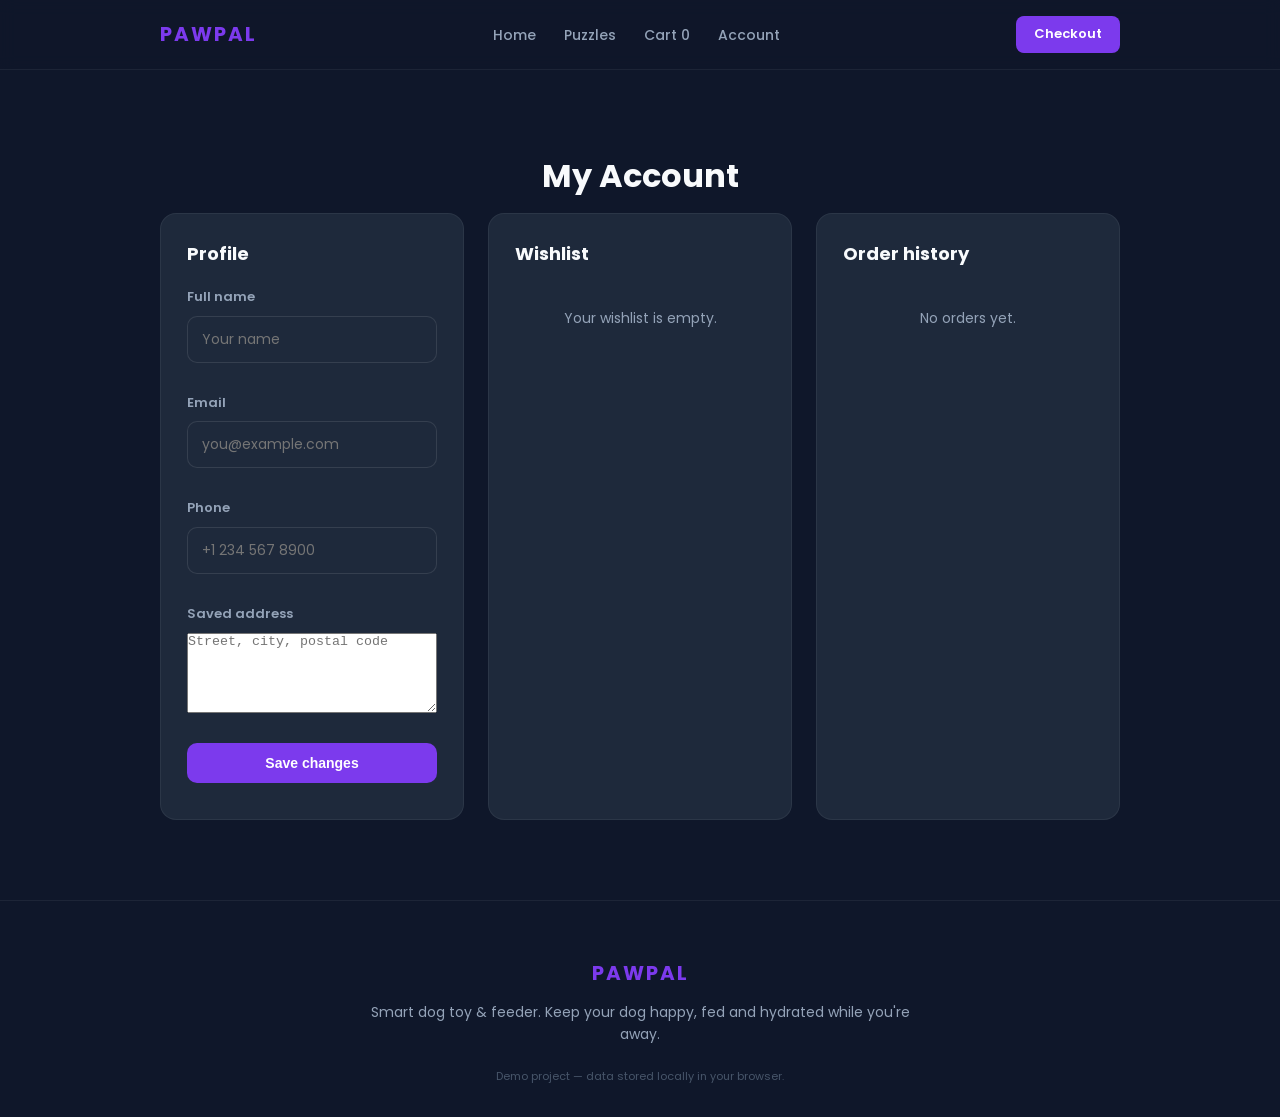
==== account.html @ b579acf3 "Add account, cart, checkout and order tracking pages" ====
<!DOCTYPE html>
<html lang="en">
<head>
  <meta charset="UTF-8">
  <meta name="viewport" content="width=device-width, initial-scale=1.0">
  <title>My Account — PawPal</title>
  <link rel="preconnect" href="https://fonts.googleapis.com">
  <link rel="preconnect" href="https://fonts.gstatic.com" crossorigin>
  <link href="https://fonts.googleapis.com/css2?family=Poppins:wght@300;400;500;600;700&display=swap" rel="stylesheet">
  <link rel="stylesheet" href="style.css">
</head>
<body>
  <header class="header">
    <nav class="nav container">
      <div class="logo">PAWPAL</div>
      <ul class="nav-links">
        <li><a href="index.html">Home</a></li>
        <li><a href="index.html#puzzles">Puzzles</a></li>
        <li><a href="cart.html" class="nav-cart">Cart <span id="nav-cart-count">0</span></a></li>
        <li><a href="account.html" class="active">Account</a></li>
      </ul>
      <a href="order.html" class="nav-btn">Checkout</a>
      <button class="nav-toggle" aria-label="Toggle menu">&#9776;</button>
    </nav>
  </header>

  <section class="section account">
    <div class="container">
      <h2 class="section-title">My Account</h2>

      <div class="account-grid">
        <div class="account-panel profile">
          <h3>Profile</h3>
          <form id="profile-form" class="profile-form">
            <div class="form-group">
              <label>Full name</label>
              <input type="text" name="name" required placeholder="Your name">
            </div>
            <div class="form-group">
              <label>Email</label>
              <input type="email" name="email" required placeholder="you@example.com">
            </div>
            <div class="form-group">
              <label>Phone</label>
              <input type="tel" name="phone" placeholder="+1 234 567 8900">
            </div>
            <div class="form-group">
              <label>Saved address</label>
              <textarea name="address" rows="3" placeholder="Street, city, postal code"></textarea>
            </div>
            <button type="submit" class="btn btn-primary">Save changes</button>
          </form>
          <p id="profile-msg" class="form-msg"></p>
        </div>

        <div class="account-panel wishlist">
          <h3>Wishlist</h3>
          <div id="wishlist-list" class="wishlist-list">
            <p class="empty">Your wishlist is empty.</p>
          </div>
        </div>

        <div class="account-panel orders">
          <h3>Order history</h3>
          <div id="orders-list" class="orders-list">
            <p class="empty">No orders yet.</p>
          </div>
        </div>
      </div>
    </div>
  </section>

  <footer class="footer">
    <div class="container footer-inner">
      <div class="logo">PAWPAL</div>
      <p>Smart dog toy & feeder. Keep your dog happy, fed and hydrated while you're away.</p>
      <div class="footer-note">Demo project — data stored locally in your browser.</div>
    </div>
  </footer>

  <script src="script.js"></script>
  <script src="account.js"></script>
</body>
</html>
---- style.css ----
* {
  margin: 0;
  padding: 0;
  box-sizing: border-box;
}

:root {
  --primary: #7C3AED;
  --primary-dark: #6D28D9;
  --accent: #F59E0B;
  --bg: #0F172A;
  --surface: #1E293B;
  --card: #1E293B;
  --text: #F8FAFC;
  --muted: #94A3B8;
  --success: #10B981;
  --radius: 16px;
  --shadow: 0 10px 30px rgba(0,0,0,0.35);
  --transition: 0.3s ease;
}

html { scroll-behavior: smooth; }

body {
  font-family: 'Poppins', system-ui, -apple-system, sans-serif;
  background: var(--bg);
  color: var(--text);
  line-height: 1.6;
}

a { color: inherit; text-decoration: none; }

.container { max-width: 1000px; margin: 0 auto; padding: 0 20px; }

.btn {
  display: inline-block;
  padding: 12px 24px;
  border-radius: 10px;
  font-weight: 600;
  font-size: 14px;
  cursor: pointer;
  border: none;
  transition: var(--transition);
}

.btn-primary {
  background: var(--primary);
  color: #fff;
}

.btn-primary:hover { background: var(--primary-dark); }

.btn-outline {
  background: transparent;
  color: var(--text);
  border: 1px solid var(--muted);
}

.btn-outline:hover { border-color: var(--primary); }

.btn-full { width: 100%; }

.section { padding: 80px 0; }

.section-title {
  font-size: 32px;
  font-weight: 700;
  text-align: center;
  margin-bottom: 12px;
}

.section-sub {
  text-align: center;
  color: var(--muted);
  margin-bottom: 50px;
}

.grid-3 { display: grid; grid-template-columns: repeat(auto-fit, minmax(260px, 1fr)); gap: 24px; }

/* Header */
.header { position: sticky; top: 0; z-index: 50; background: rgba(15,23,42,0.8); backdrop-filter: blur(8px); border-bottom: 1px solid rgba(255,255,255,0.06); }

.nav {
  display: flex;
  align-items: center;
  justify-content: space-between;
  padding: 16px 20px;
}

.logo {
  font-weight: 700;
  font-size: 20px;
  letter-spacing: 2px;
  color: var(--primary);
}

.nav-links {
  display: flex;
  list-style: none;
  gap: 28px;
}

.nav-links a {
  font-size: 14px;
  font-weight: 500;
  color: var(--muted);
  transition: var(--transition);
}

.nav-links a:hover { color: var(--text); }

.nav-btn {
  background: var(--primary);
  color: #fff;
  padding: 8px 18px;
  border-radius: 8px;
  font-size: 13px;
  font-weight: 600;
}

.nav-toggle { display: none; background: none; border: none; color: var(--text); font-size: 20px; cursor: pointer; }

/* Hero */
.hero {
  position: relative;
  padding: 120px 0 100px;
  overflow: hidden;
}

.hero-content { position: relative; z-index: 2; }

.badge {
  display: inline-block;
  padding: 6px 14px;
  border-radius: 20px;
  background: rgba(124,58,237,0.15);
  color: #C084FC;
  font-size: 12px;
  font-weight: 600;
  margin-bottom: 16px;
}

.hero h1 {
  font-size: 42px;
  line-height: 1.15;
  margin-bottom: 18px;
}

.hero-p {
  font-size: 17px;
  color: var(--muted);
  max-width: 560px;
  margin-bottom: 28px;
}

.hero-actions { display: flex; gap: 12px; }

.hero-visual {
  position: relative;
  display: flex;
  justify-content: center;
  gap: 18px;
  margin-top: 60px;
}

.device-card {
  width: 150px;
  height: 150px;
  background: var(--surface);
  border: 1px solid rgba(255,255,255,0.08);
  border-radius: var(--radius);
  display: flex;
  flex-direction: column;
  align-items: center;
  justify-content: center;
  gap: 10px;
  transition: var(--transition);
}

.device-card:hover {
  transform: translateY(-6px);
  border-color: var(--primary);
  box-shadow: var(--shadow);
}

.device-screen { font-size: 44px; }

.device-label { font-size: 13px; color: var(--muted); font-weight: 500; }

/* Features */
.feature-card {
  background: var(--surface);
  border: 1px solid rgba(255,255,255,0.06);
  border-radius: var(--radius);
  padding: 32px 24px;
  transition: var(--transition);
}

.feature-card:hover { border-color: var(--primary); transform: translateY(-4px); }

.feature-icon { font-size: 36px; margin-bottom: 16px; display: inline-block; }

.feature-card h3 { font-size: 18px; margin-bottom: 10px; }

.feature-card p { font-size: 14px; color: var(--muted); line-height: 1.55; }

/* How it works */
.alt { background: var(--surface); }

.steps {
  display: grid;
  grid-template-columns: repeat(auto-fit, minmax(220px, 1fr));
  gap: 24px;
}

.step {
  text-align: center;
  padding: 30px 20px;
}

.step-num {
  width: 44px; height: 44px;
  background: var(--primary);
  border-radius: 50%;
  display: flex; align-items: center; justify-content: center;
  font-weight: 700; font-size: 18px;
  margin: 0 auto 18px;
}

.step h3 { font-size: 17px; margin-bottom: 10px; }
.step p { font-size: 14px; color: var(--muted); line-height: 1.5; }

/* Puzzles */
.puzzle-card {
  background: var(--surface);
  border: 1px solid rgba(255,255,255,0.06);
  border-radius: var(--radius);
  padding: 30px 22px;
  transition: var(--transition);
}

.puzzle-card:hover { border-color: var(--accent); transform: translateY(-4px); }

.puzzle-card h3 { font-size: 17px; margin-bottom: 10px; }
.puzzle-card p { font-size: 14px; color: var(--muted); line-height: 1.55; }

/* Order */
.order-form {
  background: var(--surface);
  border: 1px solid rgba(255,255,255,0.06);
  border-radius: var(--radius);
  padding: 36px;
  max-width: 600px;
  margin: 0 auto;
}

.form-row { display: grid; grid-template-columns: 1fr 1fr; gap: 16px; }

.form-group { display: flex; flex-direction: column; gap: 8px; margin-bottom: 16px; }

.form-group label { font-size: 13px; font-weight: 600; color: var(--muted); }

.form-group input,
.form-group select {
  padding: 12px 14px;
  border-radius: 10px;
  border: 1px solid rgba(255,255,255,0.1);
  background: var(--card);
  color: var(--text);
  font-family: inherit;
  font-size: 14px;
}

.form-group input:focus,
.form-group select:focus {
  outline: none;
  border-color: var(--primary);
}

.form-msg { margin-top: 14px; font-size: 14px; color: var(--success); }

/* Footer */
.footer {
  padding: 56px 0 32px;
  border-top: 1px solid rgba(255,255,255,0.06);
}

.footer-inner {
  display: flex;
  flex-direction: column;
  align-items: center;
  gap: 12px;
  text-align: center;
}

.footer p { color: var(--muted); font-size: 14px; max-width: 560px; }

.footer-note { font-size: 11px; color: #475569; margin-top: 10px; }

/* Account */
.account-grid {
  display: grid;
  grid-template-columns: repeat(auto-fit, minmax(280px, 1fr));
  gap: 24px;
}

.account-panel {
  background: var(--surface);
  border: 1px solid rgba(255,255,255,0.06);
  border-radius: var(--radius);
  padding: 26px;
}

.account-panel h3 {
  font-size: 18px;
  margin-bottom: 18px;
  color: var(--text);
}

.profile-form { display: flex; flex-direction: column; gap: 14px; }

.profile-form textarea { resize: vertical; min-height: 80px; }

#profile-msg { margin-top: 10px; font-size: 14px; }

.wishlist-list, .orders-list { display: flex; flex-direction: column; gap: 12px; }

.wishlist-item, .order-item {
  display: grid;
  grid-template-columns: 1fr auto;
  gap: 12px;
  padding: 12px 10px;
  border-bottom: 1px solid rgba(255,255,255,0.04);
  font-size: 14px;
  align-items: center;
}

.wishlist-item:last-child, .order-item:last-child { border-bottom: none; }

.wishlist-actions { display: flex; gap: 8px; }

.btn-ghost {
  background: transparent;
  border: 1px solid var(--muted);
  color: var(--muted);
  padding: 6px 10px;
  border-radius: 8px;
  font-size: 12px;
  cursor: pointer;
}

.btn-ghost:hover { border-color: var(--text); color: var(--text); }

.empty { color: var(--muted); font-size: 14px; text-align: center; padding: 20px 0; }

/* Cart */
.cart-wrap {
  display: grid;
  grid-template-columns: 1fr 340px;
  gap: 28px;
  align-items: start;
}

.cart-items { background: var(--surface); border: 1px solid rgba(255,255,255,0.06); border-radius: var(--radius); padding: 24px; min-height: 260px; }

.cart-item {
  display: flex;
  gap: 14px;
  align-items: center;
  padding: 14px 0;
  border-bottom: 1px solid rgba(255,255,255,0.04);
}

.cart-item:last-child { border-bottom: none; }

.cart-item-img {
  width: 64px; height: 64px;
  background: var(--card);
  border: 1px solid rgba(255,255,255,0.08);
  border-radius: 10px;
  display: flex; align-items: center; justify-content: center;
  font-size: 26px;
  flex-shrink: 0;
}

.cart-item-info { flex: 1; }

.cart-item-info h4 { font-size: 15px; margin-bottom: 4px; }

.cart-item-info p { font-size: 13px; color: var(--muted); margin-bottom: 8px; }

.cart-qty {
  display: flex;
  align-items: center;
  gap: 8px;
  border: 1px solid rgba(255,255,255,0.1);
  border-radius: 8px;
  padding: 4px 6px;
  background: var(--card);
  width: 110px;
}

.cart-qty button {
  background: none; border: none; color: var(--text); font-size: 18px;
  padding: 0 6px; cursor: pointer; line-height: 1;
}

.cart-qty button:hover { color: var(--primary); }

.cart-qty input {
  width: 28px; text-align: center; background: none; border: none;
  color: var(--text); font-size: 13px; padding: 2px;
}

.cart-item-remove {
  background: none; border: none; color: #ef4444; font-size: 13px; cursor: pointer;
}

.cart-item-remove:hover { text-decoration: underline; }

.cart-summary {
  background: var(--surface);
  border: 1px solid rgba(255,255,255,0.06);
  border-radius: var(--radius);
  padding: 24px;
  height: fit-content;
}

.cart-summary h3 { font-size: 18px; margin-bottom: 16px; }

.summary-line { display: flex; justify-content: space-between; margin-bottom: 10px; font-size: 14px; }

.summary-line.total { margin-top: 12px; padding-top: 12px; border-top: 1px solid rgba(255,255,255,0.08); font-weight: 700; font-size: 16px; color: var(--text); }

.summary-note { font-size: 12px; color: var(--muted); margin-top: 14px; }

#cart-msg { margin-top: 12px; font-size: 14px; }

/* Order */
.order-wrap {
  display: grid;
  grid-template-columns: 1fr 320px;
  gap: 28px;
  align-items: start;
}

.order-form { display: flex; flex-direction: column; gap: 16px; }

.order-form h3 { font-size: 17px; margin-bottom: 4px; color: var(--text); }

.order-summary {
  background: var(--surface);
  border: 1px solid rgba(255,255,255,0.06);
  border-radius: var(--radius);
  padding: 24px;
  height: fit-content;
}

.order-summary h3 { font-size: 17px; margin-bottom: 14px; color: var(--text); }

.summary-item { display: flex; justify-content: space-between; margin-bottom: 10px; font-size: 14px; }

.summary-item.total { margin-top: 10px; padding-top: 10px; border-top: 1px solid rgba(255,255,255,0.08); font-weight: 700; font-size: 16px; color: var(--text); }

/* Track */
.track-card {
  background: var(--surface);
  border: 1px solid rgba(255,255,255,0.06);
  border-radius: var(--radius);
  padding: 30px;
}

.order-meta {
  font-size: 14px; color: var(--muted); margin-bottom: 26px;
  display: flex; gap: 10px; flex-wrap: wrap;
}

.order-meta strong { color: var(--text); }

.divider { opacity: 0.5; }

.timeline { position: relative; padding-left: 46px; }

.timeline::before {
  content: ''; position: absolute; left: 22px; top: 0; bottom: 0;
  width: 2px; background: rgba(255,255,255,0.08);
}

.tl-item { position: relative; margin-bottom: 26px; }

.tl-marker {
  position: absolute; left: -46px; top: 2px;
  width: 30px; height: 30px; border-radius: 50%;
  background: var(--card); border: 2px solid rgba(255,255,255,0.1);
  display: flex; align-items: center; justify-content: center;
  font-size: 13px; font-weight: 700; color: var(--muted);
}

.tl-item.completed .tl-marker {
  background: var(--success); border-color: var(--success); color: #fff;
}

.tl-content h4 { font-size: 15px; margin-bottom: 4px; color: var(--text); }
.tl-content p { font-size: 12px; color: var(--muted); }

.track-actions { margin-top: 26px; display: flex; gap: 10px; }

/* Responsive */
@media (max-width: 768px) {
  .nav-links { display: none; }
  .nav-toggle { display: block; }
  .hero h1 { font-size: 30px; }
  .hero-visual { flex-direction: column; align-items: center; }
  .form-row { grid-template-columns: 1fr; }
}
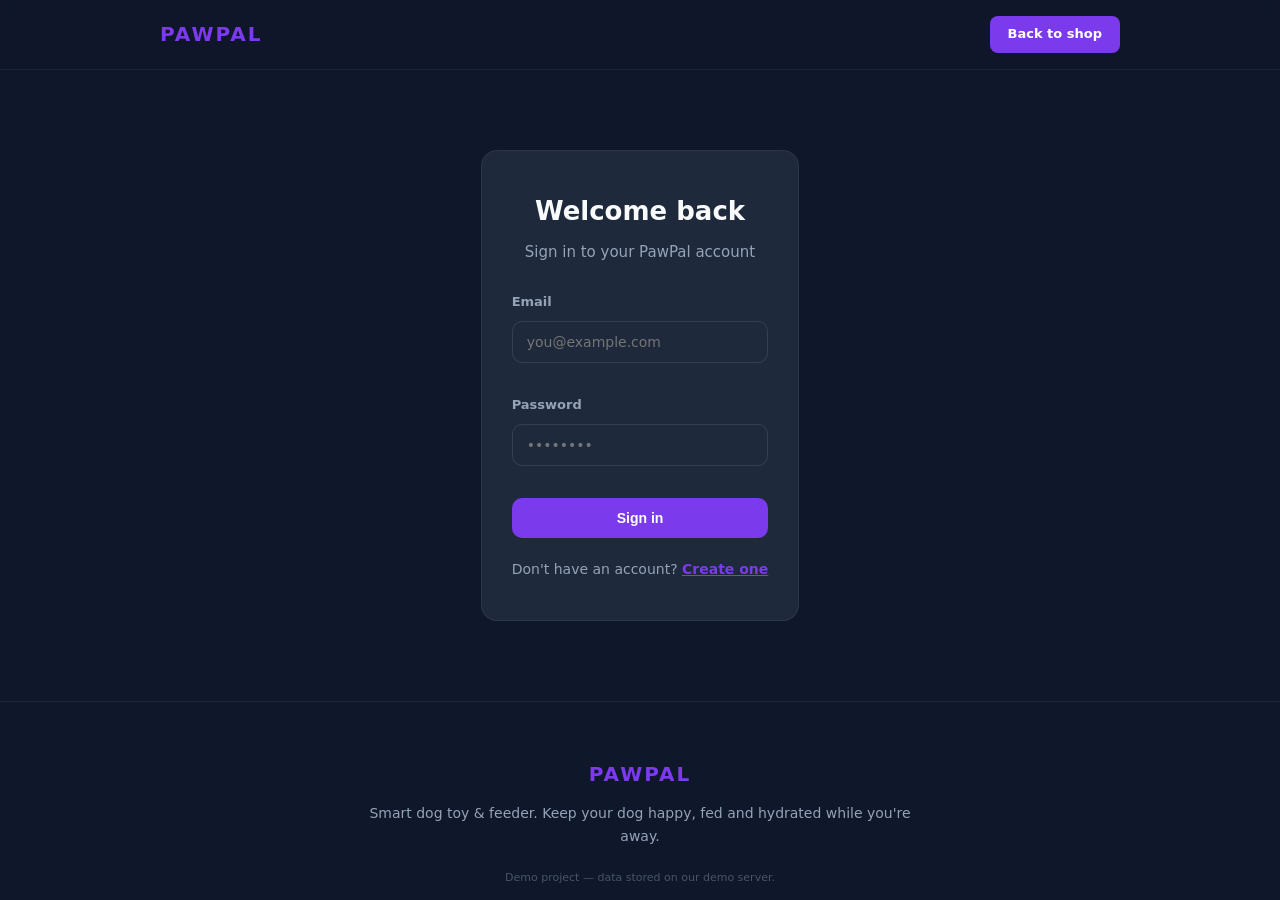
==== commit 071b2c40: "Add full-stack backend with auth, cart, checkout and order tracking" ====
--- a/account.html
+++ b/account.html
@@ -14,12 +14,12 @@
     <nav class="nav container">
       <div class="logo">PAWPAL</div>
       <ul class="nav-links">
-        <li><a href="index.html">Home</a></li>
-        <li><a href="index.html#puzzles">Puzzles</a></li>
-        <li><a href="cart.html" class="nav-cart">Cart <span id="nav-cart-count">0</span></a></li>
-        <li><a href="account.html" class="active">Account</a></li>
+        <li><a href="index.html">Shop</a></li>
+        <li><a href="cart.html" class="nav-cart" data-auth>Cart <span id="nav-cart-count">0</span></a></li>
+        <li><a href="account.html" data-auth class="active">Account</a></li>
+        <li><a href="login.html" data-guest>Sign in</a></li>
       </ul>
-      <a href="order.html" class="nav-btn">Checkout</a>
+      <a href="logout" id="logout-btn" class="nav-btn" data-auth style="display:none">Sign out</a>
       <button class="nav-toggle" aria-label="Toggle menu">&#9776;</button>
     </nav>
   </header>
@@ -31,32 +31,33 @@
       <div class="account-grid">
         <div class="account-panel profile">
           <h3>Profile</h3>
-          <form id="profile-form" class="profile-form">
-            <div class="form-group">
-              <label>Full name</label>
-              <input type="text" name="name" required placeholder="Your name">
-            </div>
-            <div class="form-group">
-              <label>Email</label>
-              <input type="email" name="email" required placeholder="you@example.com">
-            </div>
-            <div class="form-group">
-              <label>Phone</label>
-              <input type="tel" name="phone" placeholder="+1 234 567 8900">
-            </div>
-            <div class="form-group">
-              <label>Saved address</label>
-              <textarea name="address" rows="3" placeholder="Street, city, postal code"></textarea>
-            </div>
-            <button type="submit" class="btn btn-primary">Save changes</button>
-          </form>
-          <p id="profile-msg" class="form-msg"></p>
-        </div>
-
-        <div class="account-panel wishlist">
-          <h3>Wishlist</h3>
-          <div id="wishlist-list" class="wishlist-list">
-            <p class="empty">Your wishlist is empty.</p>
+          <div id="profile-view" class="profile-view"></div>
+          <div id="profile-edit" class="hidden">
+            <form id="profile-form" class="profile-form">
+              <div class="form-group">
+                <label>Full name</label>
+                <input type="text" name="name" required placeholder="Your name">
+              </div>
+              <div class="form-group">
+                <label>Email</label>
+                <input type="email" name="email" required placeholder="you@example.com">
+              </div>
+              <div class="form-group">
+                <label>Phone</label>
+                <input type="tel" name="phone" placeholder="+1 234 567 8900">
+              </div>
+              <div class="form-group">
+                <label>Saved address</label>
+                <textarea name="address" rows="3" placeholder="Street, city, postal code"></textarea>
+              </div>
+              <button type="submit" class="btn btn-primary">Save changes</button>
+              <button type="button" class="btn btn-outline" id="cancel-edit">Cancel</button>
+            </form>
+            <p id="profile-msg" class="form-msg"></p>
+          </div>
+          <div class="profile-actions" style="margin-top:14px; display:flex; gap:10px;">
+            <button class="btn btn-outline" id="edit-btn">Edit profile</button>
+            <button class="btn btn-primary" id="signout-btn">Sign out</button>
           </div>
         </div>
 
@@ -64,6 +65,13 @@
           <h3>Order history</h3>
           <div id="orders-list" class="orders-list">
             <p class="empty">No orders yet.</p>
+          </div>
+        </div>
+
+        <div class="account-panel wishlist">
+          <h3>Wishlist</h3>
+          <div id="wishlist-list" class="wishlist-list">
+            <p class="empty">Your wishlist is empty.</p>
           </div>
         </div>
       </div>
@@ -74,7 +82,7 @@
     <div class="container footer-inner">
       <div class="logo">PAWPAL</div>
       <p>Smart dog toy & feeder. Keep your dog happy, fed and hydrated while you're away.</p>
-      <div class="footer-note">Demo project — data stored locally in your browser.</div>
+      <div class="footer-note">Demo project — backend API runs on Vercel serverless functions.</div>
     </div>
   </footer>
 
--- a/style.css
+++ b/style.css
@@ -505,6 +505,62 @@
 
 .track-actions { margin-top: 26px; display: flex; gap: 10px; }
 
+/* Auth pages */
+.auth-page { display: flex; align-items: center; justify-content: center; min-height: 60vh; }
+
+.auth-card {
+  width: 100%; max-width: 420px;
+  background: var(--surface);
+  border: 1px solid rgba(255,255,255,0.06);
+  border-radius: var(--radius);
+  padding: 40px 30px;
+}
+
+.auth-header { text-align: center; margin-bottom: 28px; }
+
+.auth-header h2 { font-size: 26px; margin-bottom: 8px; }
+.auth-header p { font-size: 15px; color: var(--muted); }
+
+.auth-form { display: flex; flex-direction: column; gap: 16px; }
+
+.auth-footer { margin-top: 20px; text-align: center; font-size: 14px; color: var(--muted); }
+
+.auth-footer a { color: var(--primary); text-decoration: underline; font-weight: 600; }
+
+/* Products */
+.product-card {
+  background: var(--surface);
+  border: 1px solid rgba(255,255,255,0.06);
+  border-radius: var(--radius);
+  padding: 24px;
+  display: flex; flex-direction: column; gap: 14px;
+}
+
+.product-img {
+  width: 72px; height: 72px;
+  background: var(--card);
+  border: 1px solid rgba(255,255,255,0.08);
+  border-radius: 12px;
+  display: flex; align-items: center; justify-content: center;
+  font-size: 34px;
+}
+
+.product-card h3 { font-size: 17px; margin: 0; }
+.product-desc { font-size: 13px; color: var(--muted); line-height: 1.5; margin: 0; }
+.product-price { font-size: 16px; font-weight: 700; color: var(--text); margin: 6px 0 0 0; }
+
+.product-actions { display: flex; gap: 10px; margin-top: 10px; }
+
+.product-actions input.product-qty {
+  width: 56px;
+  padding: 10px 12px;
+  border-radius: 10px;
+  border: 1px solid rgba(255,255,255,0.1);
+  background: var(--card);
+  color: var(--text);
+  font-size: 14px;
+}
+
 /* Responsive */
 @media (max-width: 768px) {
   .nav-links { display: none; }
